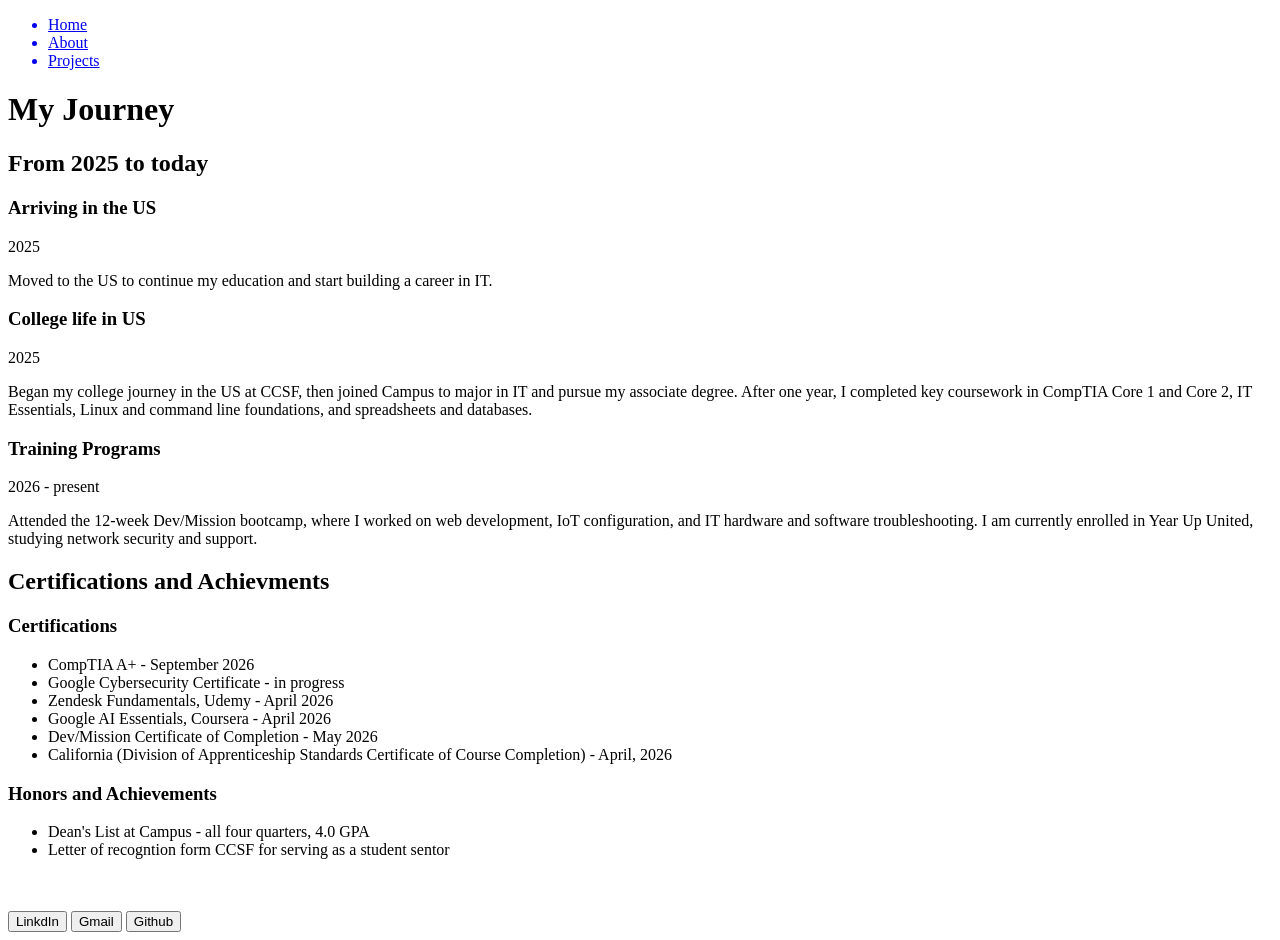
==== About.html @ e3413f73 "HTML code + Wireframe" ====
<!DOCTYPE html>
<html lang="en">
<head>
    <meta charset="UTF-8">
    <meta name="viewport" content="width=device-width, initial-scale=1.0">
    <title>My Journey</title>
</head>
<body>
   <header>

    <nav>
        <ul>
            <a href="index.html" target="_blank"><li>Home</li></a>
            <a href="About.html" target="_blank"><li>About</li></a>
            <a href="Projects.html" target="_blank"><li>Projects</li></a>
        </ul>
    </nav>

    <h1>My Journey</h1>

   </header>
   
   <main>
    <section>
        <h2>From 2025 to today</h2>
        
        <div>
            <h3>Arriving in the US</h3>
            <time datetime="2025">2025</time>
              <p>Moved to the US to continue my education and start building a career in IT.</p>
        </div>
        
        
        <div>
            <h3>College life in US</h3>
            <time datetime="2025">2025</time>
              <p>Began my college journey in the US at CCSF, then joined Campus to major in IT and pursue my associate degree. After one year, I completed key coursework in CompTIA Core 1 and Core 2, IT Essentials, Linux and command line foundations, and spreadsheets and databases.</p>
        </div>
        
        
         <div>
            <h3>Training Programs</h3>
            <time datetime="2026">2026 - present</time>
              <p>Attended the 12-week Dev/Mission bootcamp, where I worked on web development, IoT configuration, and IT hardware and software troubleshooting. I am currently enrolled in Year Up United, studying network security and support.</p>
        </div>
    </section>
    
    
    <section>
        <div>
            <h2>Certifications and Achievments</h2>
              <h3>Certifications</h3>
                <ul>
                    <li>CompTIA A+ - September 2026</li>
                    <li>Google Cybersecurity Certificate - in progress</li>
                    <li>Zendesk Fundamentals, Udemy - April 2026</li>
                    <li>Google AI Essentials, Coursera - April 2026</li>
                    <li>Dev/Mission Certificate of Completion - May 2026</li>
                    <li>California (Division of Apprenticeship Standards Certificate of Course Completion) - April, 2026</li>
                </ul>
        </div>  
      
        <div>
            <h3>Honors and Achievements</h3>
            <ul>
                <li>Dean's List at Campus - all four quarters, 4.0 GPA</li>
                <li>Letter of recogntion form CCSF for serving as a student sentor</li>
            </ul>
        </div>  
    </section>
   </main>

   <br> <br>
   <footer>
     
        <a href="https://www.linkedin.com/in/temesgen-m/?isSelfProfile=true"><button>LinkdIn</button></a>
        <a href="mailto:temesgenmekone0@gmail.com"><button>Gmail</button></a>
        <a href="https://github.com/walelgnet-gif"><button>Github</button></a>
    
   </footer>

</body>
</html>
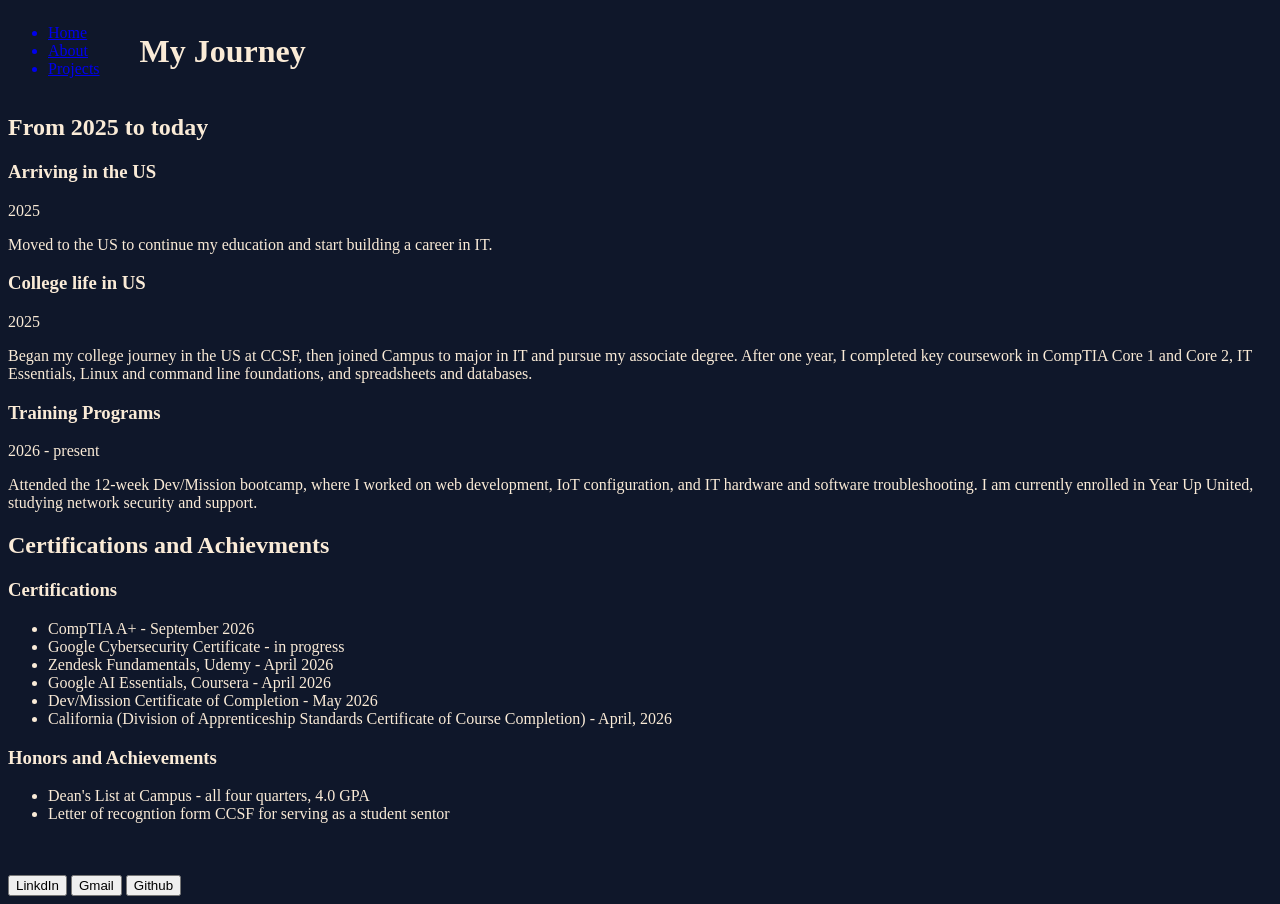
==== commit d31e9f71: "Added CSS on the first page." ====
--- a/About.html
+++ b/About.html
@@ -4,6 +4,7 @@
     <meta charset="UTF-8">
     <meta name="viewport" content="width=device-width, initial-scale=1.0">
     <title>My Journey</title>
+    <link rel="stylesheet" href="style.css">
 </head>
 <body>
    <header>
--- a/style.css
+++ b/style.css
@@ -0,0 +1,87 @@
+body{
+    background-color: #0f172a;
+}
+
+
+h1,h2,h3,p,ul,time {
+    color: antiquewhite
+}
+
+
+.home_h1{
+    display:flex;
+    justify-content: center;
+    margin-top: 0;
+    margin-bottom: 60px;
+    font-family: "Black Ops One", system-ui, -apple-system, BlinkMacSystemFont, 'Segoe UI', Roboto, Oxygen, Ubuntu, Cantarell, 'Open Sans', 'Helvetica Neue', sans-serif;
+    font-size: 4rem;
+  
+}
+.my_image{
+    border-radius: 50%;
+    border:10px solid #38bdf8;
+    width:500px;
+    height:500px;
+    box-shadow: 0 0 25px rgba(56, 189, 248, 0.4);
+}
+
+header {
+    display: flex;
+    align-items: center;
+    gap: 40px;
+}
+
+figure{
+    margin-left:20px;  
+}
+
+.btn{
+    background-color: bisque;
+    border-radius: 50px;
+    font-size: 3rem;
+    margin-bottom: 70px;
+}
+
+.nav_buttons{
+    display: flex;
+    gap: 40px;
+    justify-content: center;
+    margin-top: 60px;   
+}
+
+.btn:hover {
+    background-color: #333;
+    color: white;
+    
+}
+
+.my_logos{
+    display: flex;
+    font-size: 2.5rem;
+    justify-content: center;
+    gap: 30px; 
+}
+
+.fa-linkedin:hover {
+    color: white;
+}
+
+.fa-envelope:hover {
+    color: white;
+}
+
+.fa-github:hover {
+    color: white;
+}
+
+.tagline{
+    font-weight: bold;
+    font-size: 2.5rem;
+    color: antiquewhite;
+}
+
+.welcome{
+    font-weight: bold;
+    color: antiquewhite;
+    font-size: 2rem;
+}
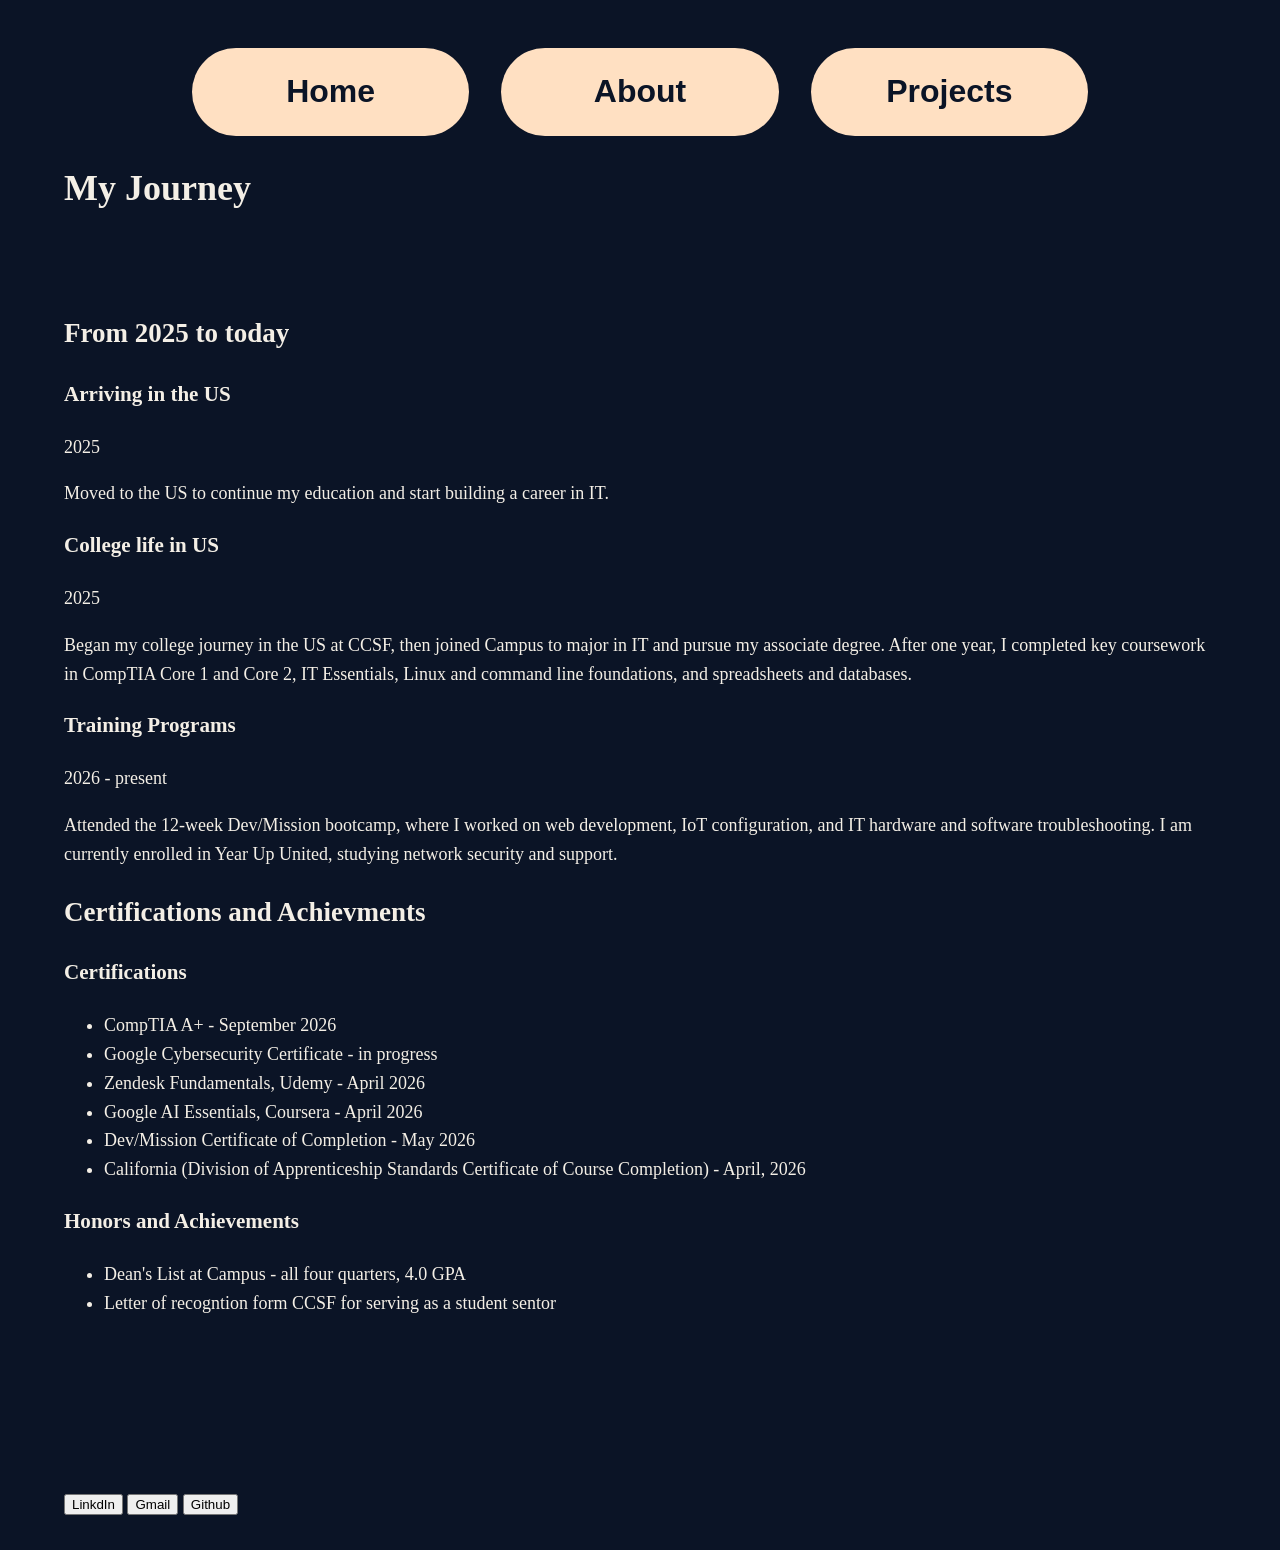
==== commit 95615786: "Responsive Layout" ====
--- a/About.html
+++ b/About.html
@@ -3,17 +3,27 @@
 <head>
     <meta charset="UTF-8">
     <meta name="viewport" content="width=device-width, initial-scale=1.0">
-    <title>My Journey</title>
+    
+    <title>My Journey | Temesgen</title>
+    
     <link rel="stylesheet" href="style.css">
+    <link rel="stylesheet" href="about.css">
+    
+    <link rel="icon" type="image/svg+xml" href="images/logo.svg">
+    
+    <link rel="preconnect" href="https://fonts.googleapis.com">
+    <link rel="preconnect" href="https://fonts.gstatic.com" crossorigin>
+    <link href="https://fonts.googleapis.com/css2?family=Black+Ops+One&display=swap" rel="stylesheet">
 </head>
 <body>
+  <div class="page">
    <header>
-
+    
     <nav>
         <ul>
-            <a href="index.html" target="_blank"><li>Home</li></a>
-            <a href="About.html" target="_blank"><li>About</li></a>
-            <a href="Projects.html" target="_blank"><li>Projects</li></a>
+            <a href="index.html"><li>Home</li></a>
+            <a href="About.html"><li>About</li></a>
+            <a href="Projects.html"><li>Projects</li></a>
         </ul>
     </nav>
 
@@ -70,7 +80,7 @@
         </div>  
     </section>
    </main>
-
+   
    <br> <br>
    <footer>
      
@@ -79,6 +89,6 @@
         <a href="https://github.com/walelgnet-gif"><button>Github</button></a>
     
    </footer>
-
+  </div>
 </body>
 </html>
--- a/style.css
+++ b/style.css
@@ -1,87 +1,241 @@
+* {
+    box-sizing: border-box;
+}
+
 body{
-    background-color: #0f172a;
-}
-
-
-h1,h2,h3,p,ul,time {
-    color: antiquewhite
-}
-
-
-.home_h1{
-    display:flex;
+    margin: 0;
+    background-color: #0b1426;
+    color: #f4efe6;
+    font-family: Georgia, 'Times New Roman', serif; 
+    font-size: 1.125rem;
+    line-height: 1.6;
+}
+
+img {
+    max-width: 100%;
+}
+
+.page{
+    min-height: 100vh;
+    display: grid;
+    grid-template-rows: auto 1fr auto;
+    gap: 2rem;
+    width: 90%;
+    max-width: 70rem;
+    margin: 0 auto; 
+    padding: 2rem 0 1.5rem;
+}
+
+.hero{
+    display: grid;
+    grid-template-columns: minmax(0, 1fr);
+    gap: 1.5rem;
+    align-items: center;
     justify-content: center;
-    margin-top: 0;
-    margin-bottom: 60px;
-    font-family: "Black Ops One", system-ui, -apple-system, BlinkMacSystemFont, 'Segoe UI', Roboto, Oxygen, Ubuntu, Cantarell, 'Open Sans', 'Helvetica Neue', sans-serif;
+    text-align: center; 
+}
+
+.portrait {
+    margin: 0;
+    width: 70%;
+    max-width: 18rem;
+}
+
+.my_image {
+    display: block;
+    width: 100%;
+    height: auto;
+    aspect-ratio: 1/1;
+    object-fit: cover;
+    border-radius: 50%;
+}
+
+.intro {
+    max-width: 40rem;
+}
+
+.intro h1 {
+    margin: 0 0 1rem;
+    font-family: "Black Ops One", "Arial Black", Arial, sans-serif;
+    font-weight: normal;
+    font-size: 3rem;
+    line-height: 1;
+}
+
+.intro p {
+  margin: 0 0 1rem;
+  color: #c9d3e6;
+}
+
+
+.intro .name {
+  color: #f4efe6;
+  font-size: 1.5rem;
+  font-weight: bold;
+}
+
+
+
+.page nav ul {
+  list-style: none;               
+  margin: 0 auto;
+  padding: 0;
+  display: grid;
+  grid-template-columns: minmax(0, 1fr);
+  gap: 1rem;
+  width: 100%;
+  max-width: 22rem;
+}
+
+.page nav a {
+  display: grid;
+  place-items: center;           
+  min-height: 4rem;
+  padding: 0.75rem 1.5rem;
+  border-radius: 999px;           
+  background-color: #ffe0c2;
+  color: #0b1426;
+  font-family: "Trebuchet MS", Arial, sans-serif;
+  font-weight: bold;
+  font-size: 1.5rem;
+  text-decoration: none;          
+  transition: transform 0.2s ease, background-color 0.2s ease, box-shadow 0.2s ease;
+}
+
+
+.page nav a:hover,
+.page nav a:focus {
+  background-color: #38bdf8;
+  transform: translateY(-6px) scale(1.05);
+  box-shadow: 0 12px 24px rgba(56, 189, 248, 0.4);
+}
+
+
+.page a:focus {
+  outline: 3px solid #ffffff;
+  outline-offset: 4px;
+}
+
+
+
+
+.site-footer {
+  align-self: end;               
+  display: grid;
+  justify-content: center;
+}
+
+.social {
+  list-style: none;
+  margin: 0;
+  padding: 0;
+  display: grid;
+  grid-auto-flow: column;         
+  gap: 1.25rem;
+}
+
+.social a {
+  display: grid;
+  place-items: center;
+  width: 3.25rem;
+  height: 3.25rem;
+  border-radius: 50%;
+  color: #f4efe6;
+  font-size: 1.75rem;
+  text-decoration: none;
+  transition: transform 0.2s ease, background-color 0.2s ease, color 0.2s ease;
+}
+
+.social a:hover,
+.social a:focus {
+  background-color: #38bdf8;
+  color: #0b1426;
+  transform: translateY(-4px);
+}
+
+
+
+@media (min-width: 600px) {
+  .page nav ul {
+    grid-template-columns: repeat(3, minmax(0, 1fr));
+    max-width: 46rem;
+  }
+}
+
+
+@media (min-width: 768px) {
+  .page {
+    gap: 3rem;
+    padding: 3rem 0 2rem;
+  }
+
+  .hero {
+    grid-template-columns: minmax(0, 2fr) minmax(0, 3fr);
+    gap: 2.5rem;
+    justify-items: stretch;
+    text-align: left;
+  }
+
+  .portrait {
+    width: 100%;
+    max-width: 22rem;
+    justify-self: center;
+  }
+
+  .intro h1 {
     font-size: 4rem;
-  
-}
-.my_image{
-    border-radius: 50%;
-    border:10px solid #38bdf8;
-    width:500px;
-    height:500px;
-    box-shadow: 0 0 25px rgba(56, 189, 248, 0.4);
-}
-
-header {
-    display: flex;
-    align-items: center;
-    gap: 40px;
-}
-
-figure{
-    margin-left:20px;  
-}
-
-.btn{
-    background-color: bisque;
-    border-radius: 50px;
-    font-size: 3rem;
-    margin-bottom: 70px;
-}
-
-.nav_buttons{
-    display: flex;
-    gap: 40px;
-    justify-content: center;
-    margin-top: 60px;   
-}
-
-.btn:hover {
-    background-color: #333;
-    color: white;
-    
-}
-
-.my_logos{
-    display: flex;
-    font-size: 2.5rem;
-    justify-content: center;
-    gap: 30px; 
-}
-
-.fa-linkedin:hover {
-    color: white;
-}
-
-.fa-envelope:hover {
-    color: white;
-}
-
-.fa-github:hover {
-    color: white;
-}
-
-.tagline{
-    font-weight: bold;
-    font-size: 2.5rem;
-    color: antiquewhite;
-}
-
-.welcome{
-    font-weight: bold;
-    color: antiquewhite;
+  }
+
+  .page nav a {
+    font-size: 1.75rem;
+    min-height: 4.5rem;
+  }
+}
+
+
+@media (min-width: 1200px) {
+  .page {
+    max-width: 78rem;
+  }
+
+  .hero {
+    gap: 4rem;
+  }
+
+  .portrait {
+    max-width: 28rem;
+  }
+
+  .my_image {
+    border-width: 8px;
+  }
+
+  .intro h1 {
+    font-size: 4.5rem;
+  }
+
+  .intro .name {
     font-size: 2rem;
-}
+  }
+
+  .intro p {
+    font-size: 1.375rem;
+  }
+
+  .page nav ul {
+    gap: 2rem;
+    max-width: 56rem;
+  }
+
+  .page nav a {
+    font-size: 2rem;
+    min-height: 5.5rem;
+  }
+
+  .social a {
+    width: 3.75rem;
+    height: 3.75rem;
+    font-size: 2rem;
+  }
+}
+
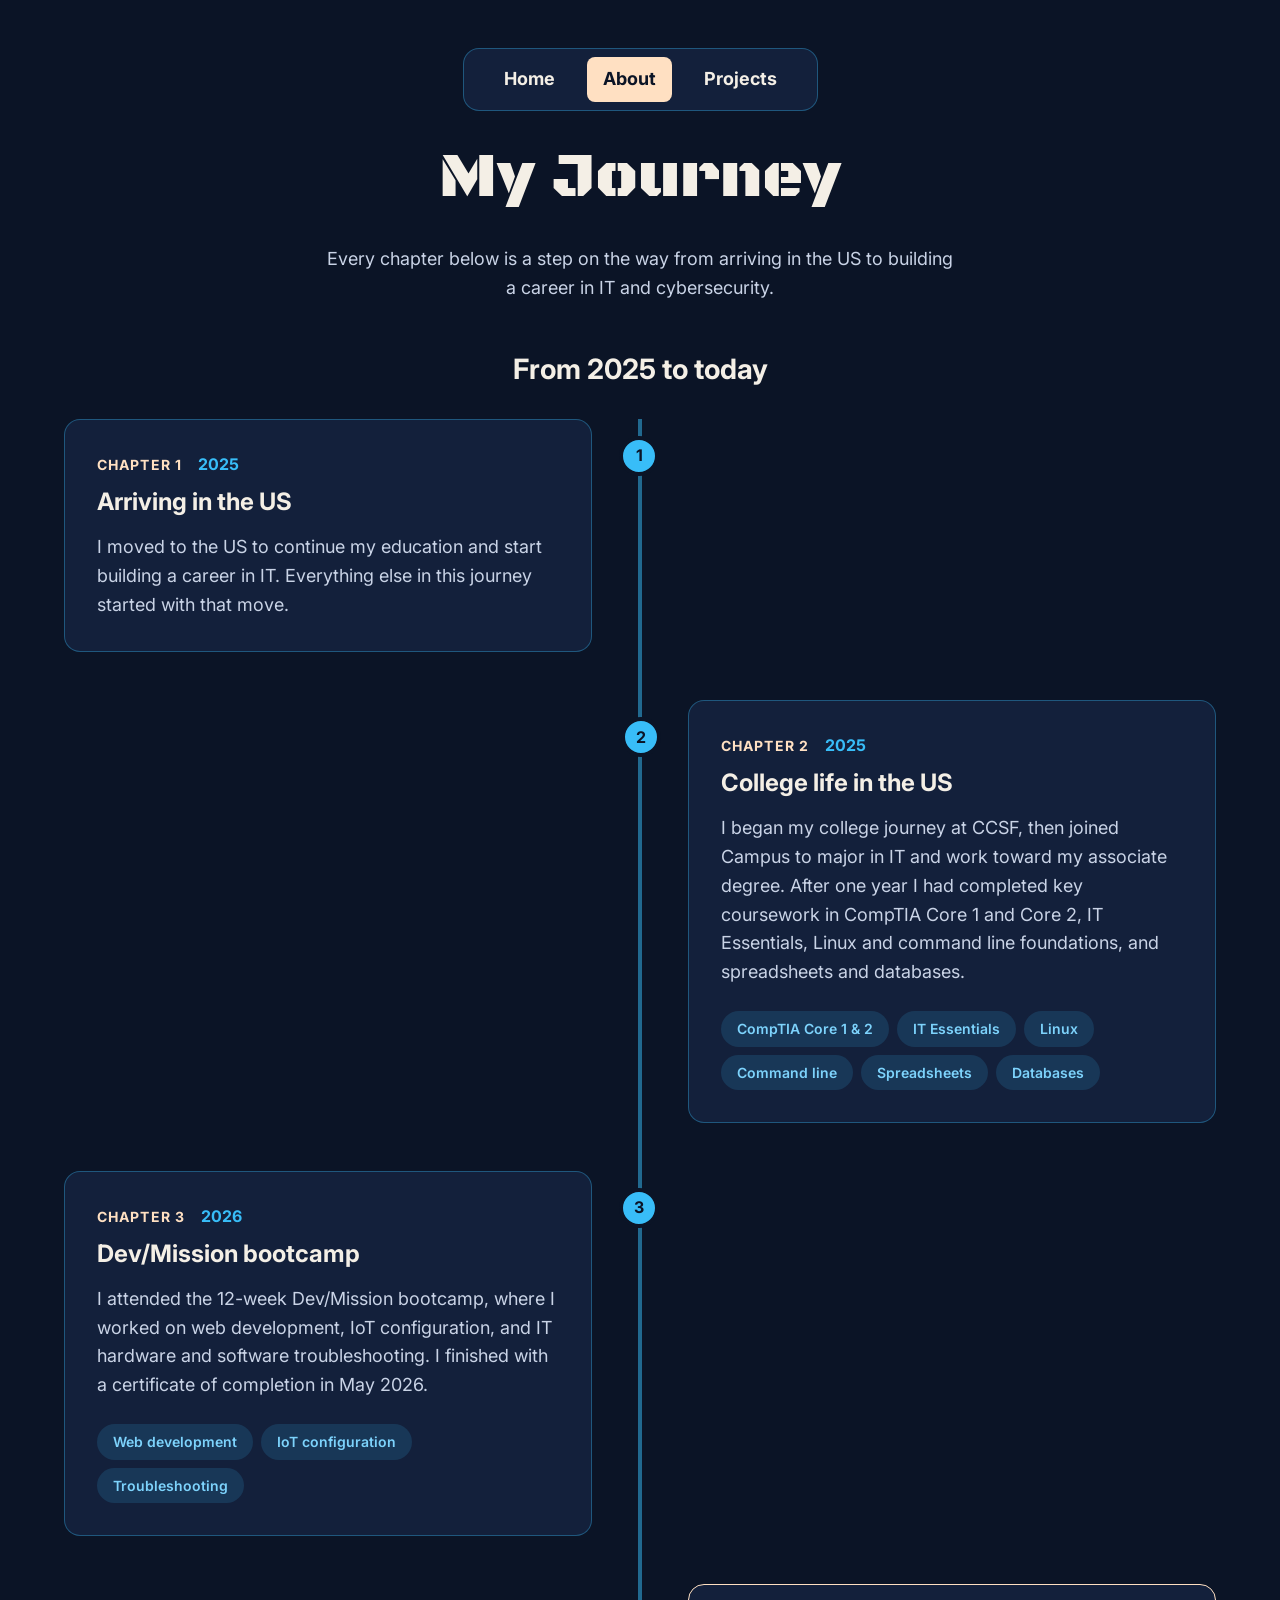
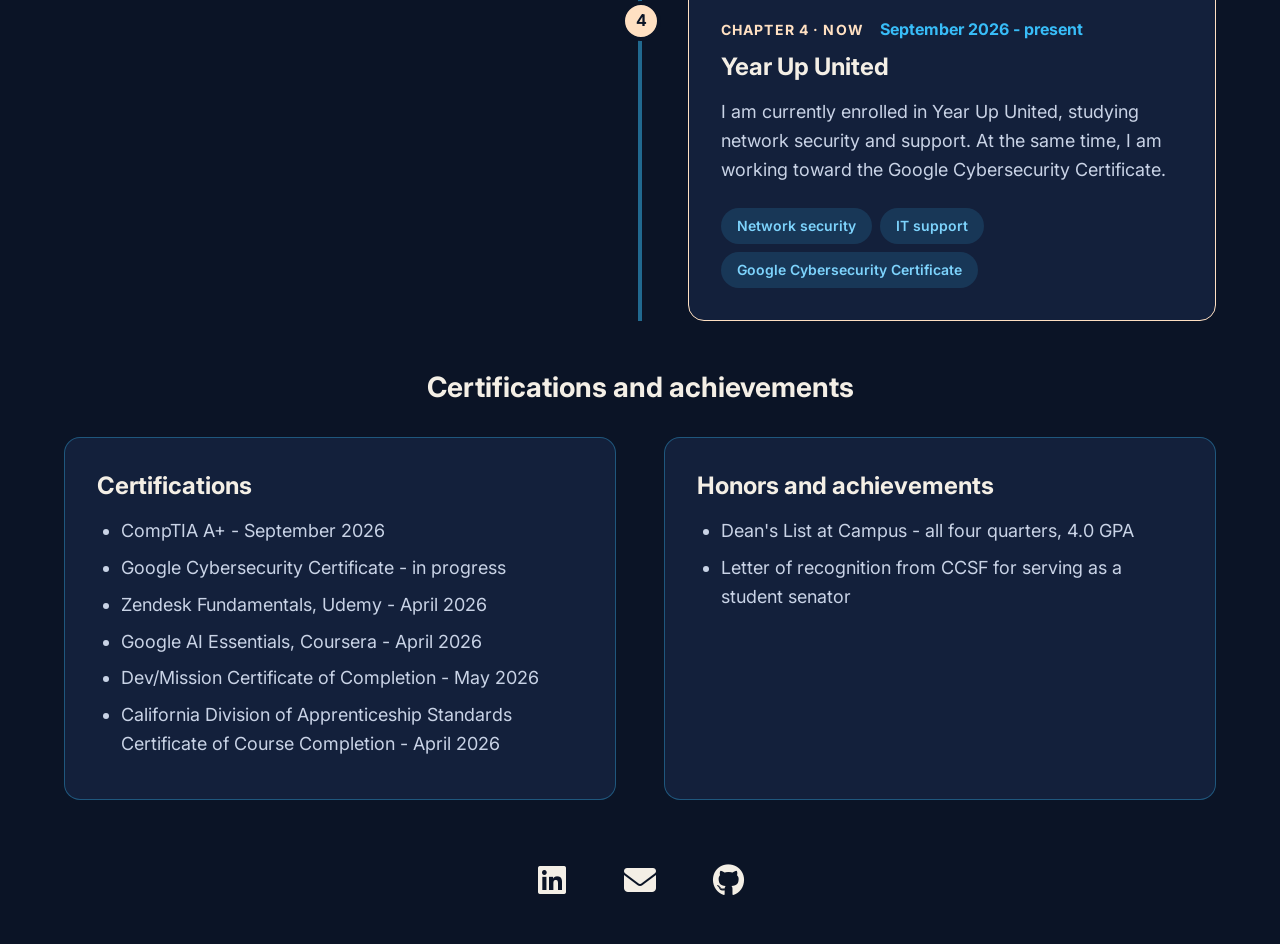
==== commit ddd02bd6: "Updated About and Projects html" ====
--- a/About.html
+++ b/About.html
@@ -1,94 +1,140 @@
 <!DOCTYPE html>
 <html lang="en">
 <head>
-    <meta charset="UTF-8">
-    <meta name="viewport" content="width=device-width, initial-scale=1.0">
-    
-    <title>My Journey | Temesgen</title>
-    
-    <link rel="stylesheet" href="style.css">
-    <link rel="stylesheet" href="about.css">
-    
-    <link rel="icon" type="image/svg+xml" href="images/logo.svg">
-    
-    <link rel="preconnect" href="https://fonts.googleapis.com">
-    <link rel="preconnect" href="https://fonts.gstatic.com" crossorigin>
-    <link href="https://fonts.googleapis.com/css2?family=Black+Ops+One&display=swap" rel="stylesheet">
+  <meta charset="UTF-8">
+  <meta name="viewport" content="width=device-width, initial-scale=1.0">
+  <meta name="description" content="Temesgen's journey from arriving in the US to building a career in IT and cybersecurity.">
+  <title>My Journey | Temesgen</title>
+
+  <link rel="icon" type="image/svg+xml" href="images/logo.svg">
+  <link rel="stylesheet" href="style.css">
+  <link rel="stylesheet" href="https://cdnjs.cloudflare.com/ajax/libs/font-awesome/6.5.2/css/all.min.css">
+  <link rel="preconnect" href="https://fonts.googleapis.com">
+  <link rel="preconnect" href="https://fonts.gstatic.com" crossorigin>
+  <link href="https://fonts.googleapis.com/css2?family=Black+Ops+One&family=Inter:wght@400;600;700&display=swap" rel="stylesheet">
 </head>
 <body>
   <div class="page">
-   <header>
-    
-    <nav>
+
+    <header class="page-header">
+      <nav class="navbar" aria-label="Main navigation">
         <ul>
-            <a href="index.html"><li>Home</li></a>
-            <a href="About.html"><li>About</li></a>
-            <a href="Projects.html"><li>Projects</li></a>
+          <li><a href="index.html">Home</a></li>
+          <li><a href="About.html" aria-current="page">About</a></li>
+          <li><a href="Projects.html">Projects</a></li>
         </ul>
-    </nav>
+      </nav>
 
-    <h1>My Journey</h1>
+      <h1>My Journey</h1>
+      <p class="lead">Every chapter below is a step on the way from arriving in the US to building a career in IT and cybersecurity.</p>
+    </header>
 
-   </header>
-   
-   <main>
-    <section>
-        <h2>From 2025 to today</h2>
-        
-        <div>
+    <main id="main-content">
+
+      <!-- To add a chapter, copy one timeline-item block. The number and the left/right side update by themselves. -->
+      <section>
+        <h2 class="section-title">From 2025 to today</h2>
+
+        <div class="timeline">
+
+          <div class="timeline-item">
+            <div class="timeline-meta">
+              <span class="chapter">Chapter 1</span>
+              <time datetime="2025">2025</time>
+            </div>
             <h3>Arriving in the US</h3>
-            <time datetime="2025">2025</time>
-              <p>Moved to the US to continue my education and start building a career in IT.</p>
+            <p>I moved to the US to continue my education and start building a career in IT. Everything else in this journey started with that move.</p>
+          </div>
+
+          <div class="timeline-item">
+            <div class="timeline-meta">
+              <span class="chapter">Chapter 2</span>
+              <time datetime="2025">2025</time>
+            </div>
+            <h3>College life in the US</h3>
+            <p>I began my college journey at CCSF, then joined Campus to major in IT and work toward my associate degree. After one year I had completed key coursework in CompTIA Core 1 and Core 2, IT Essentials, Linux and command line foundations, and spreadsheets and databases.</p>
+            <ul class="tags" aria-label="Skills">
+              <li>CompTIA Core 1 &amp; 2</li>
+              <li>IT Essentials</li>
+              <li>Linux</li>
+              <li>Command line</li>
+              <li>Spreadsheets</li>
+              <li>Databases</li>
+            </ul>
+          </div>
+
+          <div class="timeline-item">
+            <div class="timeline-meta">
+              <span class="chapter">Chapter 3</span>
+              <time datetime="2026">2026</time>
+            </div>
+            <h3>Dev/Mission bootcamp</h3>
+            <p>I attended the 12-week Dev/Mission bootcamp, where I worked on web development, IoT configuration, and IT hardware and software troubleshooting. I finished with a certificate of completion in May 2026.</p>
+            <ul class="tags" aria-label="Skills">
+              <li>Web development</li>
+              <li>IoT configuration</li>
+              <li>Troubleshooting</li>
+            </ul>
+          </div>
+
+          <div class="timeline-item current">
+            <div class="timeline-meta">
+              <span class="chapter">Chapter 4 &middot; Now</span>
+              <time datetime="2026-09">September 2026 - present</time>
+            </div>
+            <h3>Year Up United</h3>
+            <p>I am currently enrolled in Year Up United, studying network security and support. At the same time, I am working toward the Google Cybersecurity Certificate.</p>
+            <ul class="tags" aria-label="Skills">
+              <li>Network security</li>
+              <li>IT support</li>
+              <li>Google Cybersecurity Certificate</li>
+            </ul>
+          </div>
+
         </div>
-        
-        
-        <div>
-            <h3>College life in US</h3>
-            <time datetime="2025">2025</time>
-              <p>Began my college journey in the US at CCSF, then joined Campus to major in IT and pursue my associate degree. After one year, I completed key coursework in CompTIA Core 1 and Core 2, IT Essentials, Linux and command line foundations, and spreadsheets and databases.</p>
+      </section>
+
+      <section>
+        <h2 class="section-title">Certifications and achievements</h2>
+
+        <div class="cards">
+          <div class="card">
+            <h3>Certifications</h3>
+            <ul class="bullets">
+              <li>CompTIA A+ - September 2026</li>
+              <li>Google Cybersecurity Certificate - in progress</li>
+              <li>Zendesk Fundamentals, Udemy - April 2026</li>
+              <li>Google AI Essentials, Coursera - April 2026</li>
+              <li>Dev/Mission Certificate of Completion - May 2026</li>
+              <li>California Division of Apprenticeship Standards Certificate of Course Completion - April 2026</li>
+            </ul>
+          </div>
+
+          <div class="card">
+            <h3>Honors and achievements</h3>
+            <ul class="bullets">
+              <li>Dean's List at Campus - all four quarters, 4.0 GPA</li>
+              <li>Letter of recognition from CCSF for serving as a student senator</li>
+            </ul>
+          </div>
         </div>
-        
-        
-         <div>
-            <h3>Training Programs</h3>
-            <time datetime="2026">2026 - present</time>
-              <p>Attended the 12-week Dev/Mission bootcamp, where I worked on web development, IoT configuration, and IT hardware and software troubleshooting. I am currently enrolled in Year Up United, studying network security and support.</p>
-        </div>
-    </section>
-    
-    
-    <section>
-        <div>
-            <h2>Certifications and Achievments</h2>
-              <h3>Certifications</h3>
-                <ul>
-                    <li>CompTIA A+ - September 2026</li>
-                    <li>Google Cybersecurity Certificate - in progress</li>
-                    <li>Zendesk Fundamentals, Udemy - April 2026</li>
-                    <li>Google AI Essentials, Coursera - April 2026</li>
-                    <li>Dev/Mission Certificate of Completion - May 2026</li>
-                    <li>California (Division of Apprenticeship Standards Certificate of Course Completion) - April, 2026</li>
-                </ul>
-        </div>  
-      
-        <div>
-            <h3>Honors and Achievements</h3>
-            <ul>
-                <li>Dean's List at Campus - all four quarters, 4.0 GPA</li>
-                <li>Letter of recogntion form CCSF for serving as a student sentor</li>
-            </ul>
-        </div>  
-    </section>
-   </main>
-   
-   <br> <br>
-   <footer>
-     
-        <a href="https://www.linkedin.com/in/temesgen-m/?isSelfProfile=true"><button>LinkdIn</button></a>
-        <a href="mailto:temesgenmekone0@gmail.com"><button>Gmail</button></a>
-        <a href="https://github.com/walelgnet-gif"><button>Github</button></a>
-    
-   </footer>
+      </section>
+
+    </main>
+
+    <footer class="site-footer">
+      <ul class="social">
+        <li><a href="https://www.linkedin.com/in/temesgen-m/?isSelfProfile=true" aria-label="LinkedIn"><i class="fa-brands fa-linkedin" aria-hidden="true"></i></a></li>
+        <li><a href="mailto:temesgenmekone0@gmail.com" aria-label="Email"><i class="fa-solid fa-envelope" aria-hidden="true"></i></a></li>
+        <li><a href="https://github.com/walelgnet-gif" aria-label="GitHub"><i class="fa-brands fa-github" aria-hidden="true"></i></a></li>
+      </ul>
+    </footer>
+
   </div>
 </body>
-</html>+</html>
+
+
+
+
+
--- a/style.css
+++ b/style.css
@@ -1,241 +1,549 @@
-* {
-    box-sizing: border-box;
-}
-
-body{
-    margin: 0;
-    background-color: #0b1426;
-    color: #f4efe6;
-    font-family: Georgia, 'Times New Roman', serif; 
-    font-size: 1.125rem;
-    line-height: 1.6;
-}
-
+*,
+*::before,
+*::after {
+  box-sizing: border-box;
+}
+ 
+body {
+  margin: 0;
+  background-color: #0b1426;
+  color: #f4efe6;
+  font-family: "Inter", Arial, sans-serif;
+  font-size: 1.125rem;
+  line-height: 1.6;
+}
+ 
 img {
-    max-width: 100%;
-}
-
-.page{
-    min-height: 100vh;
-    display: grid;
-    grid-template-rows: auto 1fr auto;
-    gap: 2rem;
-    width: 90%;
-    max-width: 70rem;
-    margin: 0 auto; 
-    padding: 2rem 0 1.5rem;
-}
-
-.hero{
-    display: grid;
-    grid-template-columns: minmax(0, 1fr);
-    gap: 1.5rem;
-    align-items: center;
-    justify-content: center;
-    text-align: center; 
-}
-
+  max-width: 100%;
+}
+ 
+h1 {
+  margin: 0;
+  font-family: "Black Ops One", "Arial Black", Arial, sans-serif;
+  font-weight: normal;
+  line-height: 1.1;
+}
+ 
+h2,
+h3 {
+  margin: 0;
+  font-family: "Inter", Arial, sans-serif;
+  line-height: 1.3;
+}
+ 
+a {
+  color: #7dd3fc;
+}
+ 
+a:focus-visible {
+  outline: 3px solid #ffffff;
+  outline-offset: 4px;
+}
+ 
+.page {
+  min-height: 100vh;
+  display: grid;
+  grid-template-rows: auto 1fr auto;
+  gap: 2rem;
+  width: 90%;
+  max-width: 70rem;
+  margin: 0 auto;
+  padding: 2rem 0 1.5rem;
+}
+ 
+#main-content {
+  display: grid;
+  align-content: start;
+  gap: 3rem;
+}
+ 
+#main-content.home-main {
+  align-content: center;
+}
+ 
+.section-title {
+  margin: 0 0 2rem;
+  font-size: 1.75rem;
+  text-align: center;
+}
+ 
+.hero {
+  display: grid;
+  grid-template-columns: minmax(0, 1fr);
+  gap: 1.5rem;
+  align-items: center;
+  justify-items: center;
+  text-align: center;
+}
+ 
 .portrait {
-    margin: 0;
-    width: 70%;
-    max-width: 18rem;
-}
-
+  margin: 0;
+  width: 70%;
+  max-width: 15rem;
+}
+ 
 .my_image {
-    display: block;
-    width: 100%;
-    height: auto;
-    aspect-ratio: 1/1;
-    object-fit: cover;
-    border-radius: 50%;
-}
-
+  display: block;
+  width: 100%;
+  height: auto;
+  aspect-ratio: 1 / 1;
+  object-fit: cover;
+  border-radius: 50%;
+}
+ 
 .intro {
-    max-width: 40rem;
-}
-
+  max-width: 40rem;
+}
+ 
 .intro h1 {
-    margin: 0 0 1rem;
-    font-family: "Black Ops One", "Arial Black", Arial, sans-serif;
-    font-weight: normal;
-    font-size: 3rem;
-    line-height: 1;
-}
-
+  margin: 0 0 1rem;
+  font-size: 3rem;
+}
+ 
 .intro p {
   margin: 0 0 1rem;
   color: #c9d3e6;
 }
-
-
+ 
 .intro .name {
   color: #f4efe6;
   font-size: 1.5rem;
-  font-weight: bold;
-}
-
-
-
-.page nav ul {
-  list-style: none;               
+  font-weight: 700;
+}
+ 
+.home-nav ul {
+  list-style: none;
   margin: 0 auto;
   padding: 0;
   display: grid;
   grid-template-columns: minmax(0, 1fr);
   gap: 1rem;
   width: 100%;
-  max-width: 22rem;
-}
-
-.page nav a {
-  display: grid;
-  place-items: center;           
+  max-width: 24rem;
+}
+ 
+.home-nav a {
+  display: grid;
+  place-items: center;
   min-height: 4rem;
-  padding: 0.75rem 1.5rem;
-  border-radius: 999px;           
+  padding: 1rem 1.5rem;
+  border-radius: 999px;
   background-color: #ffe0c2;
   color: #0b1426;
-  font-family: "Trebuchet MS", Arial, sans-serif;
-  font-weight: bold;
+  font-weight: 700;
   font-size: 1.5rem;
-  text-decoration: none;          
+  text-decoration: none;
   transition: transform 0.2s ease, background-color 0.2s ease, box-shadow 0.2s ease;
 }
-
-
-.page nav a:hover,
-.page nav a:focus {
+ 
+.home-nav a:hover,
+.home-nav a:focus-visible {
   background-color: #38bdf8;
-  transform: translateY(-6px) scale(1.05);
-  box-shadow: 0 12px 24px rgba(56, 189, 248, 0.4);
-}
-
-
-.page a:focus {
-  outline: 3px solid #ffffff;
-  outline-offset: 4px;
-}
-
-
-
-
+  transform: translateY(-8px) scale(1.05);
+  box-shadow: 0 16px 24px rgba(56, 189, 248, 0.4);
+}
+ 
+.page-header {
+  display: grid;
+  gap: 2rem;
+  justify-items: center;
+  text-align: center;
+}
+ 
+.page-header h1 {
+  font-size: 2.25rem;
+}
+ 
+.lead {
+  max-width: 40rem;
+  margin: 0;
+  color: #c9d3e6;
+}
+ 
+.navbar ul {
+  list-style: none;
+  margin: 0 auto;
+  padding: 0.5rem;
+  display: grid;
+  grid-auto-flow: column;
+  gap: 0.5rem;
+  width: fit-content;
+  max-width: 100%;
+  background-color: #13203b;
+  border: 1px solid rgba(56, 189, 248, 0.35);
+  border-radius: 16px;
+}
+ 
+.navbar a {
+  display: block;
+  padding: 0.5rem;
+  border-radius: 8px;
+  color: #f4efe6;
+  font-weight: 700;
+  font-size: 1rem;
+  text-decoration: none;
+  transition: background-color 0.2s ease, color 0.2s ease;
+}
+ 
+.navbar a:hover,
+.navbar a:focus-visible {
+  background-color: #38bdf8;
+  color: #0b1426;
+}
+ 
+.navbar a[aria-current="page"] {
+  background-color: #ffe0c2;
+  color: #0b1426;
+}
+ 
+.card,
+.timeline-item {
+  padding: 1rem;
+  background-color: #13203b;
+  border: 1px solid rgba(56, 189, 248, 0.35);
+  border-radius: 16px;
+}
+ 
+.card h2,
+.card h3,
+.timeline-item h3 {
+  margin: 0 0 1rem;
+  font-size: 1.5rem;
+}
+ 
+.card h2 {
+  color: #ffe0c2;
+}
+ 
+.card p,
+.timeline-item p {
+  margin: 0;
+  color: #c9d3e6;
+}
+ 
+.bullets {
+  margin: 0;
+  padding-left: 1.5rem;
+  color: #c9d3e6;
+}
+ 
+.bullets li {
+  margin-bottom: 0.5rem;
+}
+ 
+.tags {
+  list-style: none;
+  margin: 1.5rem 0 0;
+  padding: 0;
+  display: flex;
+  flex-wrap: wrap;
+  gap: 0.5rem;
+}
+ 
+.tags li {
+  padding: 0.5rem 1rem;
+  border-radius: 999px;
+  background-color: rgba(56, 189, 248, 0.15);
+  color: #7dd3fc;
+  font-size: 0.875rem;
+  font-weight: 600;
+  line-height: 1.4;
+}
+ 
+.timeline {
+  position: relative;
+  display: grid;
+  gap: 2rem;
+  counter-reset: chapter;
+}
+ 
+.timeline::before {
+  content: "";
+  position: absolute;
+  top: 0;
+  bottom: 0;
+  left: 1.25rem;
+  width: 4px;
+  background-color: rgba(56, 189, 248, 0.5);
+}
+ 
+.timeline-item {
+  position: relative;
+  margin-left: 3.5rem;
+  counter-increment: chapter;
+}
+ 
+.timeline-item::before {
+  content: counter(chapter);
+  position: absolute;
+  top: 1rem;
+  left: calc(-3.5rem + 2px);
+  width: 2.5rem;
+  height: 2.5rem;
+  display: grid;
+  place-items: center;
+  border: 4px solid #0b1426;
+  border-radius: 50%;
+  background-color: #38bdf8;
+  color: #0b1426;
+  font-weight: 700;
+  font-size: 1rem;
+}
+ 
+.timeline-item.current {
+  border-color: #ffe0c2;
+}
+ 
+.timeline-item.current::before {
+  background-color: #ffe0c2;
+}
+ 
+.timeline-meta {
+  display: flex;
+  flex-wrap: wrap;
+  align-items: center;
+  gap: 0.5rem 1rem;
+  margin: 0 0 0.5rem;
+}
+ 
+.chapter {
+  color: #ffe0c2;
+  font-size: 0.875rem;
+  font-weight: 700;
+  letter-spacing: 0.08em;
+  text-transform: uppercase;
+}
+ 
+.timeline-item time {
+  color: #38bdf8;
+  font-size: 1rem;
+  font-weight: 700;
+}
+ 
+.cards {
+  display: grid;
+  grid-template-columns: minmax(0, 1fr);
+  gap: 2rem;
+}
+ 
+.project-grid {
+  display: grid;
+  grid-template-columns: minmax(0, 1fr);
+  gap: 2rem;
+}
+ 
+.project-grid .card {
+  display: flex;
+  flex-direction: column;
+}
+ 
+.project-grid .card h3 {
+  margin: 0 0 0.5rem;
+  font-size: 1.25rem;
+}
+ 
+.project + .project {
+  margin-top: 1.5rem;
+  padding-top: 1.5rem;
+  border-top: 1px solid rgba(56, 189, 248, 0.35);
+}
+ 
+.project-grid .tags {
+  margin-top: auto;
+  padding-top: 1.5rem;
+}
+ 
 .site-footer {
-  align-self: end;               
+  align-self: end;
   display: grid;
   justify-content: center;
 }
-
+ 
 .social {
   list-style: none;
   margin: 0;
   padding: 0;
   display: grid;
-  grid-auto-flow: column;         
-  gap: 1.25rem;
-}
-
+  grid-auto-flow: column;
+  gap: 1.5rem;
+}
+ 
 .social a {
   display: grid;
   place-items: center;
-  width: 3.25rem;
-  height: 3.25rem;
+  width: 3.5rem;
+  height: 3.5rem;
   border-radius: 50%;
   color: #f4efe6;
   font-size: 1.75rem;
   text-decoration: none;
   transition: transform 0.2s ease, background-color 0.2s ease, color 0.2s ease;
 }
-
+ 
 .social a:hover,
-.social a:focus {
+.social a:focus-visible {
   background-color: #38bdf8;
   color: #0b1426;
   transform: translateY(-4px);
 }
-
-
-
+ 
 @media (min-width: 600px) {
-  .page nav ul {
+  .home-nav ul {
     grid-template-columns: repeat(3, minmax(0, 1fr));
-    max-width: 46rem;
-  }
-}
-
-
+    max-width: 48rem;
+  }
+ 
+  .navbar ul {
+    gap: 1rem;
+    padding: 0.5rem 1.5rem;
+  }
+ 
+  .navbar a {
+    padding: 0.5rem 1rem;
+    font-size: 1.125rem;
+  }
+}
+ 
 @media (min-width: 768px) {
   .page {
     gap: 3rem;
     padding: 3rem 0 2rem;
   }
-
+ 
   .hero {
     grid-template-columns: minmax(0, 2fr) minmax(0, 3fr);
     gap: 2.5rem;
     justify-items: stretch;
     text-align: left;
   }
-
+ 
   .portrait {
     width: 100%;
     max-width: 22rem;
     justify-self: center;
   }
-
+ 
   .intro h1 {
     font-size: 4rem;
   }
-
-  .page nav a {
+ 
+  .home-nav a {
     font-size: 1.75rem;
     min-height: 4.5rem;
   }
-}
-
-
+ 
+  .page-header h1 {
+    font-size: 3.5rem;
+  }
+ 
+  .card,
+  .timeline-item {
+    padding: 1.5rem;
+  }
+ 
+  .timeline {
+    gap: 3rem;
+  }
+ 
+  .timeline::before {
+    left: 50%;
+    transform: translateX(-50%);
+  }
+ 
+  .timeline-item {
+    margin-left: 0;
+    width: calc(50% - 3rem);
+  }
+ 
+  .timeline-item:nth-child(odd) {
+    justify-self: start;
+  }
+ 
+  .timeline-item:nth-child(even) {
+    justify-self: end;
+  }
+ 
+  .timeline-item:nth-child(odd)::before {
+    left: auto;
+    right: calc(-3rem - 20px);
+  }
+ 
+  .timeline-item:nth-child(even)::before {
+    left: calc(-3rem - 20px);
+  }
+ 
+  .cards,
+  .project-grid {
+    grid-template-columns: repeat(2, minmax(0, 1fr));
+  }
+}
+ 
 @media (min-width: 1200px) {
   .page {
     max-width: 78rem;
   }
-
+ 
   .hero {
     gap: 4rem;
   }
-
+ 
   .portrait {
     max-width: 28rem;
   }
-
-  .my_image {
-    border-width: 8px;
-  }
-
+ 
   .intro h1 {
     font-size: 4.5rem;
   }
-
+ 
   .intro .name {
     font-size: 2rem;
   }
-
+ 
   .intro p {
     font-size: 1.375rem;
   }
-
-  .page nav ul {
+ 
+  .home-nav ul {
     gap: 2rem;
     max-width: 56rem;
   }
+ 
+  .home-nav a {
+    font-size: 2rem;
+    min-height: 5rem;
+  }
+ 
+  .page-header h1 {
+    font-size: 4rem;
+  }
+ 
+  .card,
+  .timeline-item {
+    padding: 2rem;
+  }
+ 
+  .cards,
+  .project-grid {
+    gap: 3rem;
+  }
+ 
+  .social a {
+    width: 4rem;
+    height: 4rem;
+    font-size: 2rem;
+  }
+}
+ 
+@media (prefers-reduced-motion: reduce) {
+  * {
+    transition: none !important;
+  }
+ 
+  .home-nav a:hover,
+  .home-nav a:focus-visible,
+  .social a:hover,
+  .social a:focus-visible {
+    transform: none;
+  }
+}
 
-  .page nav a {
-    font-size: 2rem;
-    min-height: 5.5rem;
-  }
-
-  .social a {
-    width: 3.75rem;
-    height: 3.75rem;
-    font-size: 2rem;
-  }
-}
-
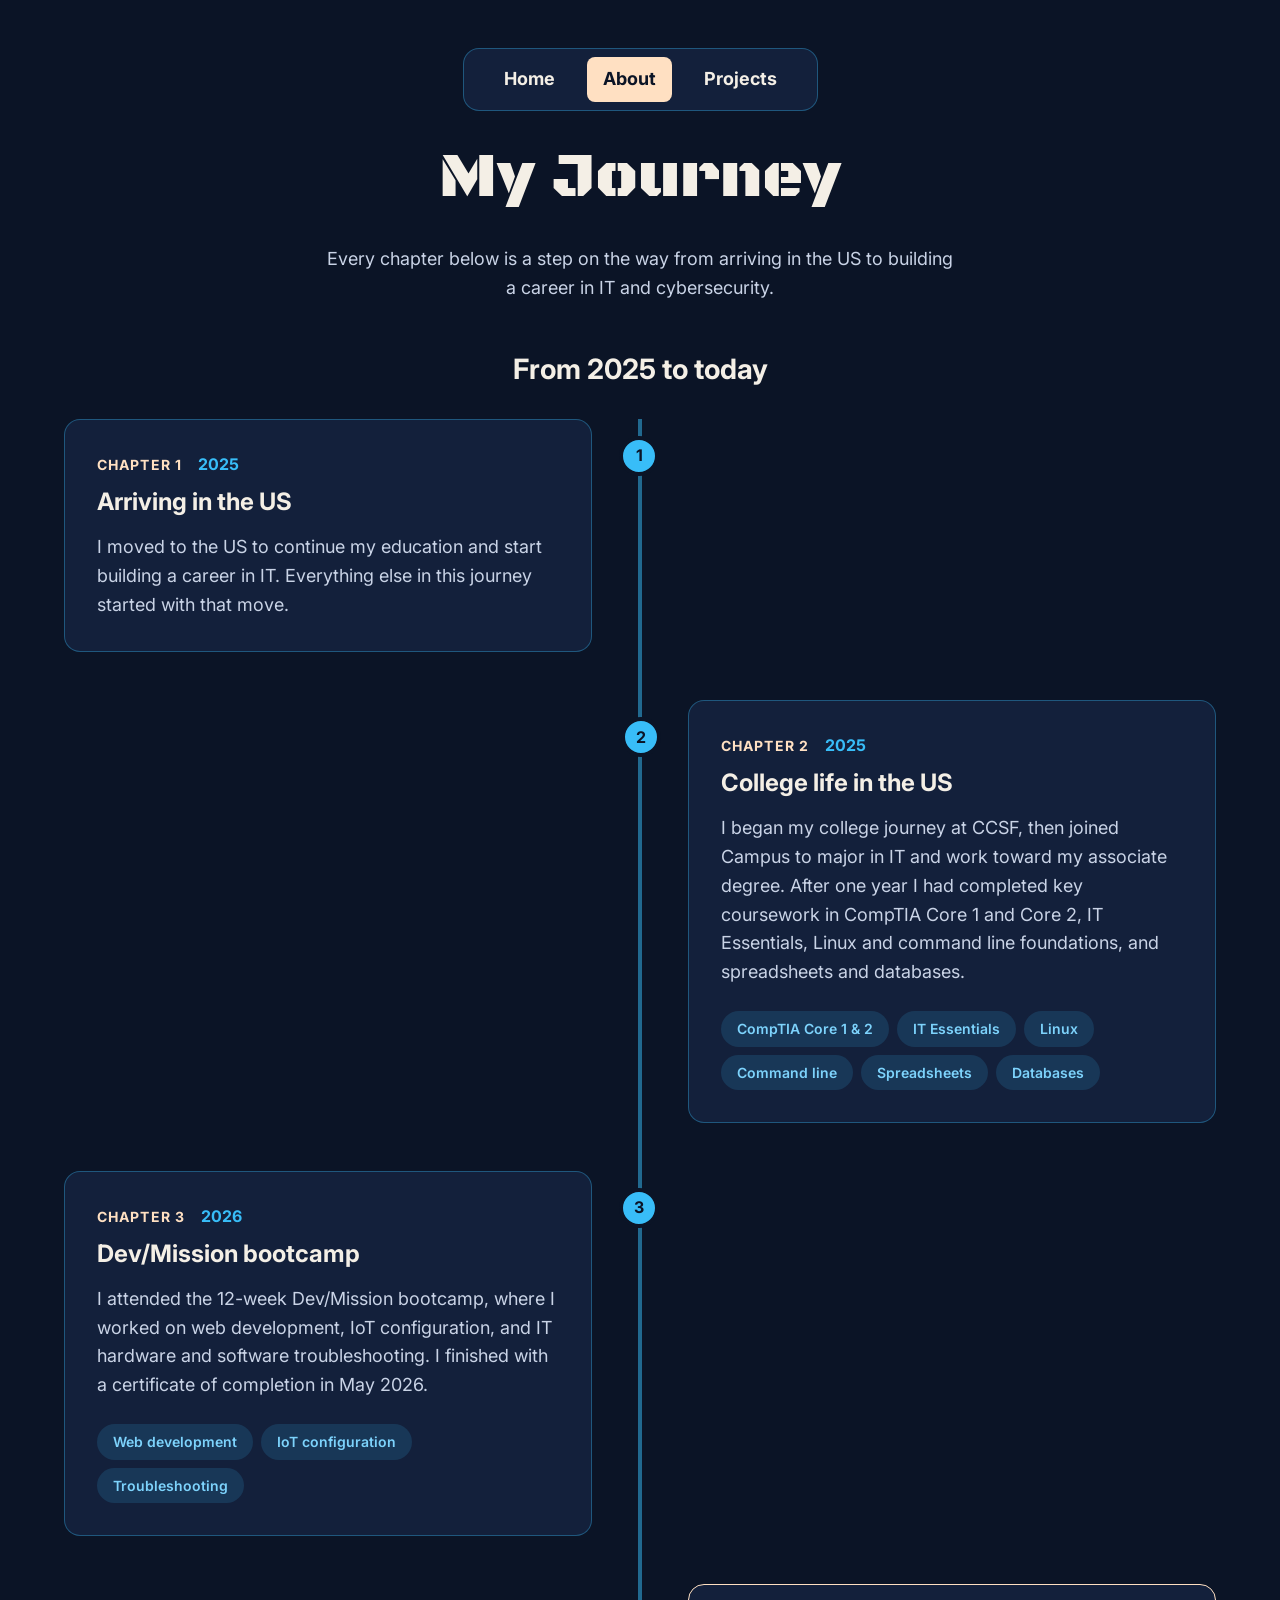
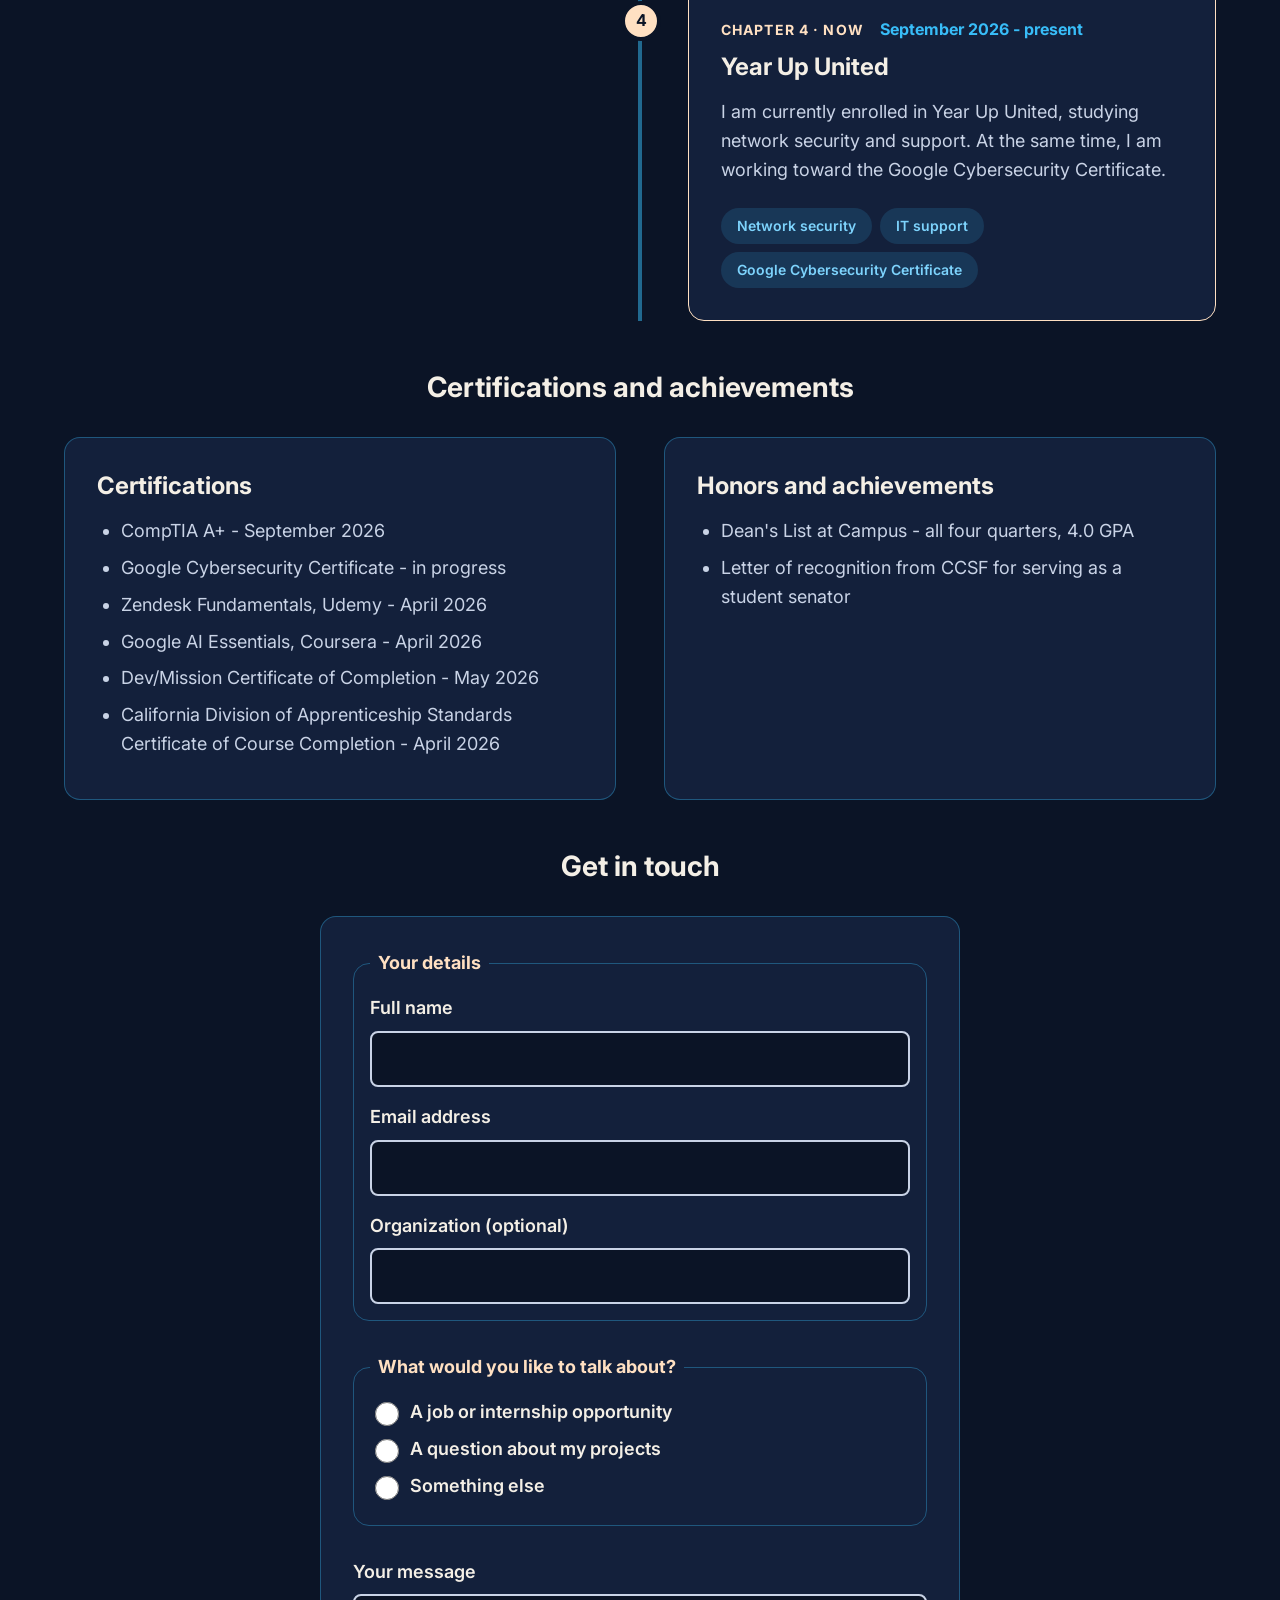
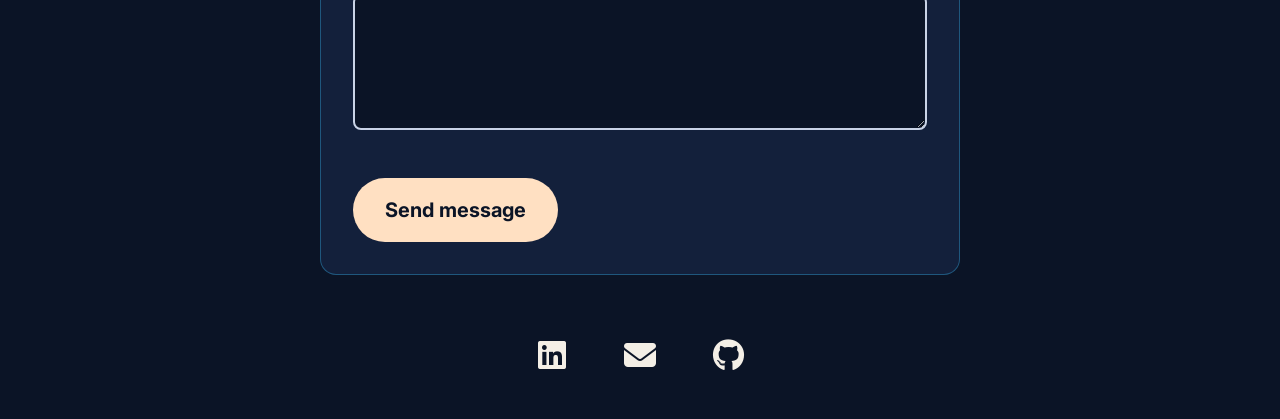
==== commit 99bf6900: "Form added, accessiblity checked, and gestalt principle applied." ====
--- a/About.html
+++ b/About.html
@@ -120,6 +120,67 @@
         </div>
       </section>
 
+
+       <section aria-labelledby="contact-heading">
+        <h2 id="contact-heading" class="section-title">Get in touch</h2>
+
+        <form class="card contact-form" id="contact-form" action="#" method="post" novalidate>
+
+          <fieldset>
+            <legend>Your details</legend>
+
+            <div class="field">
+              <label for="name">Full name</label>
+              <input type="text" id="name" name="name" autocomplete="name" required aria-describedby="name-error">
+              <p class="error" id="name-error" role="alert" hidden></p>
+            </div>
+
+            <div class="field">
+              <label for="email">Email address</label>
+              <input type="email" id="email" name="email" autocomplete="email" required aria-describedby="email-error">
+              <p class="error" id="email-error" role="alert" hidden></p>
+            </div>
+
+            <div class="field">
+              <label for="organization">Organization (optional)</label>
+              <input type="text" id="organization" name="organization" autocomplete="organization">
+            </div>
+          </fieldset>
+
+          <fieldset aria-describedby="topic-error">
+            <legend>What would you like to talk about?</legend>
+
+            <div class="option">
+              <input type="radio" id="topic-job" name="topic" value="job" required>
+              <label for="topic-job">A job or internship opportunity</label>
+            </div>
+
+            <div class="option">
+              <input type="radio" id="topic-project" name="topic" value="project">
+              <label for="topic-project">A question about my projects</label>
+            </div>
+
+            <div class="option">
+              <input type="radio" id="topic-other" name="topic" value="other">
+              <label for="topic-other">Something else</label>
+            </div>
+
+            <p class="error" id="topic-error" role="alert" hidden>Please choose one option.</p>
+          </fieldset>
+
+          <div class="field">
+            <label for="message">Your message</label>
+            <textarea id="message" name="message" rows="5" required aria-describedby="message-error"></textarea>
+            <p class="error" id="message-error" role="alert" hidden></p>
+          </div>
+
+          <button type="submit" class="submit-button">Send message</button>
+
+          <p class="form-status" id="form-status" role="status" hidden>Thank you! Your message was submitted.</p>
+
+        </form>
+      </section>
+
     </main>
 
     <footer class="site-footer">
@@ -131,6 +192,8 @@
     </footer>
 
   </div>
+
+  <script src="script.js"></script>
 </body>
 </html>
 
--- a/style.css
+++ b/style.css
@@ -547,3 +547,125 @@
   }
 }
 
+.contact-form {
+  display: grid;
+  gap: 2rem;
+  width: 100%;
+  max-width: 40rem;
+  margin: 0 auto;
+}
+
+.contact-form fieldset {
+  margin: 0;
+  padding: 1rem;
+  border: 1px solid rgba(56, 189, 248, 0.35);
+  border-radius: 16px;
+}
+
+.contact-form legend {
+  padding: 0 0.5rem;
+  color: #ffe0c2;
+  font-weight: 700;
+}
+
+.field {
+  display: grid;
+  gap: 0.5rem;
+  margin-bottom: 1rem;
+}
+
+.field:last-child {
+  margin-bottom: 0;
+}
+
+.contact-form label {
+  font-weight: 600;
+}
+
+.field input,
+.field textarea {
+  width: 100%;
+  padding: 1rem;
+  border: 2px solid #c9d3e6;
+  border-radius: 8px;
+  background-color: #0b1426;
+  color: #f4efe6;
+  font-family: inherit;
+  font-size: 1rem;
+}
+
+.field textarea {
+  min-height: 8rem;
+  resize: vertical;
+}
+
+.option {
+  display: flex;
+  align-items: center;
+  gap: 0.5rem;
+  margin-bottom: 0.5rem;
+}
+
+.option input {
+  flex-shrink: 0;
+  width: 1.5rem;
+  height: 1.5rem;
+  accent-color: #38bdf8;
+}
+
+.contact-form input:focus-visible,
+.contact-form textarea:focus-visible,
+.contact-form button:focus-visible {
+  outline: 3px solid #ffffff;
+  outline-offset: 2px;
+}
+
+.field input[aria-invalid="true"],
+.field textarea[aria-invalid="true"] {
+  border-color: #ffb4b4;
+}
+
+.error {
+  margin: 0;
+  padding-left: 0.5rem;
+  border-left: 4px solid #ffb4b4;
+  color: #ffb4b4;
+  font-weight: 600;
+}
+
+.submit-button {
+  width: 100%;
+  min-height: 4rem;
+  padding: 1rem 2rem;
+  border: 0;
+  border-radius: 999px;
+  background-color: #ffe0c2;
+  color: #0b1426;
+  font-family: inherit;
+  font-size: 1.25rem;
+  font-weight: 700;
+  cursor: pointer;
+  transition: transform 0.2s ease, background-color 0.2s ease;
+}
+
+.submit-button:hover,
+.submit-button:focus-visible {
+  background-color: #38bdf8;
+  transform: translateY(-4px);
+}
+
+.form-status {
+  margin: 0;
+  padding: 1rem;
+  border: 1px solid #38bdf8;
+  border-radius: 8px;
+  font-weight: 600;
+}
+
+@media (min-width: 600px) {
+  .submit-button {
+    width: auto;
+    justify-self: start;
+  }
+}
+
